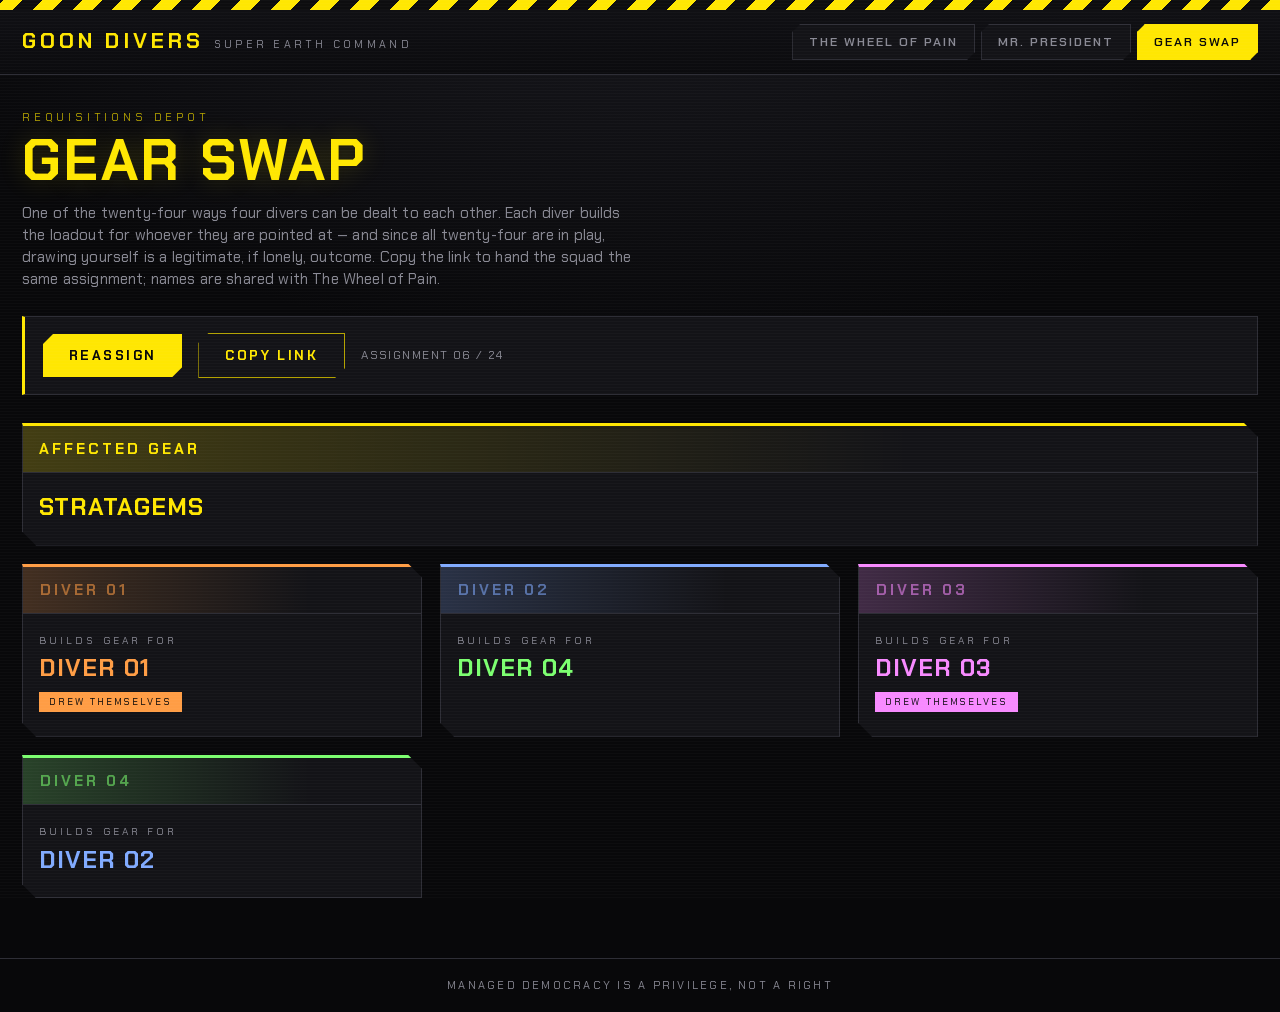
==== gear-swap.html @ 0e6957d7 "Label Super Store items and keep note lines a fixed height Co-Authored-By: Claude Sonnet 5.5 <norepl" ====
<!DOCTYPE html>
<html lang="en">
<head>
<meta charset="utf-8">
<meta name="viewport" content="width=device-width, initial-scale=1">
<title>Gear Swap :: Goon Divers</title>
<meta name="description" content="Draws one of the 24 ways four Helldivers can be assigned to build each other's loadouts.">
<link rel="preconnect" href="https://fonts.googleapis.com">
<link rel="preconnect" href="https://fonts.gstatic.com" crossorigin>
<link href="https://fonts.googleapis.com/css2?family=Chakra+Petch:wght@400;600;700&display=swap" rel="stylesheet">
<link rel="stylesheet" href="css/style.css?v=13">
</head>
<body>

<div class="hazard"></div>

<header class="masthead">
  <div class="masthead-inner">
    <a class="brand" href="index.html">
      <span class="brand-mark">Goon Divers</span>
      <span class="brand-sub">Super Earth Command</span>
    </a>
    <nav class="nav">
      <a href="index.html">The Wheel of Pain</a>
      <a href="mr-president.html">Mr. President</a>
      <a href="gear-swap.html" aria-current="page">Gear Swap</a>
    </nav>
  </div>
</header>

<main class="shell">

  <div class="page-head">
    <p class="eyebrow">Requisitions Depot</p>
    <h1>Gear Swap</h1>
    <p class="lede">
      One of the twenty-four ways four divers can be dealt to each other. Each
      diver builds the loadout for whoever they are pointed at — and since all
      twenty-four are in play, drawing yourself is a legitimate, if lonely,
      outcome. Copy the link to hand the squad the same assignment; names are
      shared with The Wheel of Pain.
    </p>
  </div>

  <div class="controls">
    <button class="btn" id="reassign" type="button">Reassign</button>
    <button class="btn btn-ghost" id="copy-link" type="button">Copy Link</button>
    <span class="control-note">
      Assignment <span id="assignment-no">—</span>
      <span id="copy-note"></span>
    </span>
  </div>

  <div class="grid" id="grid"></div>

</main>

<footer class="foot">Managed Democracy is a privilege, not a right</footer>

<script src="js/names.js?v=13"></script>
<script src="js/data.js?v=13"></script>
<script src="js/gear-swap.js?v=13"></script>

</body>
</html>
---- css/style.css ----
/* ==========================================================================
   GOON DIVERS :: SUPER EARTH TERMINAL SKIN
   ========================================================================== */

:root {
  --se-yellow:      #ffe702;
  --se-yellow-dim:  #b3a200;
  --se-red:         #ff3b30;
  --ink:            #08080a;
  --panel:          #131317;
  --panel-2:        #1b1b21;
  --line:           #2e2e36;
  --text:           #e6e6e8;
  --text-dim:       #8a8a95;

  --g-orbital:      #ff8a3d;
  --g-eagle:        #ff5252;
  --g-support:      #ffe702;
  --g-backpack:     #5ec8ff;
  --g-vehicle:      #c08cff;
  --g-sentry:       #63e6a0;
  --g-emplacement:  #63e6a0;
  --g-slot:         #8a8a95;

  /* In-game squad colours, in join order. Diver 4's green is not documented
     anywhere public; it is matched to the other three, which are all exactly
     100% saturation. Swap it here if you pull the real value off a screenshot. */
  --p1: #ff9d45;   /* orange */
  --p2: #81abff;   /* blue   */
  --p3: #f88aff;   /* pink   */
  --p4: #7cff70;   /* green  — derived */

  --notch:          14px;
  --font: "Chakra Petch", "Bahnschrift", "DIN Alternate",
          "Segoe UI Semibold", system-ui, sans-serif;
}

* { box-sizing: border-box; }

html { -webkit-text-size-adjust: 100%; }

body {
  margin: 0;
  min-height: 100vh;
  background:
    radial-gradient(1200px 700px at 50% -10%, #1a1a20 0%, transparent 65%),
    var(--ink);
  color: var(--text);
  font-family: var(--font);
  font-size: 16px;
  line-height: 1.45;
  letter-spacing: .01em;
}

/* Faint scanlines, purely decorative. */
body::before {
  content: "";
  position: fixed;
  inset: 0;
  pointer-events: none;
  z-index: 999;
  background: repeating-linear-gradient(
    to bottom,
    rgba(255,255,255,.022) 0 1px,
    transparent 1px 3px
  );
}

a { color: var(--se-yellow); }

/* --- Hazard stripe divider ------------------------------------------------ */
.hazard {
  height: 10px;
  background: repeating-linear-gradient(
    -45deg,
    var(--se-yellow) 0 14px,
    #0d0d0f 14px 28px
  );
}

/* --- Masthead ------------------------------------------------------------- */
.masthead {
  border-bottom: 1px solid var(--line);
  background: linear-gradient(180deg, #101014, #0b0b0e);
}

.masthead-inner {
  max-width: 1400px;
  margin: 0 auto;
  padding: 14px 22px;
  display: flex;
  align-items: center;
  gap: 22px;
  flex-wrap: wrap;
}

.brand {
  display: flex;
  align-items: baseline;
  gap: 10px;
  text-decoration: none;
  color: inherit;
}

.brand-mark {
  font-size: 1.35rem;
  font-weight: 700;
  letter-spacing: .18em;
  text-transform: uppercase;
  color: var(--se-yellow);
}

.brand-sub {
  font-size: .68rem;
  letter-spacing: .3em;
  text-transform: uppercase;
  color: var(--text-dim);
}

.nav {
  margin-left: auto;
  display: flex;
  gap: 6px;
  flex-wrap: wrap;
}

.nav a {
  display: block;
  padding: 8px 16px;
  font-size: .78rem;
  font-weight: 600;
  letter-spacing: .16em;
  text-transform: uppercase;
  text-decoration: none;
  color: var(--text-dim);
  border: 1px solid var(--line);
  background: var(--panel);
  clip-path: polygon(8px 0, 100% 0, 100% calc(100% - 8px), calc(100% - 8px) 100%, 0 100%, 0 8px);
  transition: color .12s, border-color .12s, background .12s;
}

.nav a:hover { color: var(--se-yellow); border-color: var(--se-yellow-dim); }

.nav a[aria-current="page"] {
  color: var(--ink);
  background: var(--se-yellow);
  border-color: var(--se-yellow);
}

/* --- Page shell ----------------------------------------------------------- */
.shell {
  max-width: 1400px;
  margin: 0 auto;
  padding: 34px 22px 60px;
}

.page-head { margin-bottom: 26px; }

.eyebrow {
  font-size: .7rem;
  letter-spacing: .34em;
  text-transform: uppercase;
  color: var(--se-yellow-dim);
  margin: 0 0 8px;
}

h1 {
  margin: 0;
  font-size: clamp(2.1rem, 6vw, 3.6rem);
  font-weight: 700;
  line-height: .98;
  letter-spacing: .04em;
  text-transform: uppercase;
  color: var(--se-yellow);
  text-shadow: 0 0 26px rgba(255, 231, 2, .18);
}

.lede {
  margin: 12px 0 0;
  max-width: 68ch;
  color: var(--text-dim);
  font-size: .95rem;
}

/* --- Control bar ---------------------------------------------------------- */
.controls {
  margin: 24px 0 28px;
  padding: 16px 18px;
  display: flex;
  align-items: center;
  gap: 16px;
  flex-wrap: wrap;
  background: var(--panel);
  border: 1px solid var(--line);
  border-left: 3px solid var(--se-yellow);
}

.btn {
  font-family: inherit;
  font-size: .84rem;
  font-weight: 700;
  letter-spacing: .18em;
  text-transform: uppercase;
  padding: 13px 26px;
  color: var(--ink);
  background: var(--se-yellow);
  border: none;
  cursor: pointer;
  clip-path: polygon(10px 0, 100% 0, 100% calc(100% - 10px), calc(100% - 10px) 100%, 0 100%, 0 10px);
  transition: filter .12s, transform .06s;
}

.btn:hover { filter: brightness(1.12); }
.btn:active { transform: translateY(1px); }

.btn-ghost {
  color: var(--se-yellow);
  background: transparent;
  border: 1px solid var(--se-yellow-dim);
}

.btn-ghost:hover { background: rgba(255, 231, 2, .09); filter: none; }

.control-note {
  font-size: .74rem;
  letter-spacing: .12em;
  text-transform: uppercase;
  color: var(--text-dim);
}

/* --- Diver grid ----------------------------------------------------------- */
.grid {
  display: grid;
  grid-template-columns: repeat(auto-fit, minmax(300px, 1fr));
  gap: 18px;
}

.diver {
  --diver: var(--se-yellow);   /* overridden per card below */
  background: var(--panel);
  border: 1px solid var(--line);
  border-top: 3px solid var(--diver);
  clip-path: polygon(
    0 0, calc(100% - var(--notch)) 0, 100% var(--notch),
    100% 100%, var(--notch) 100%, 0 calc(100% - var(--notch))
  );
  display: flex;
  flex-direction: column;
}

.diver:nth-child(1) { --diver: var(--p1); }
.diver:nth-child(2) { --diver: var(--p2); }
.diver:nth-child(3) { --diver: var(--p3); }
.diver:nth-child(4) { --diver: var(--p4); }

/* Gear Swap puts a full-width scope banner first, pushing the four divers
   along by one. It sets its own colour, so only the divers shift. */
.scope-card ~ .diver:nth-child(2) { --diver: var(--p1); }
.scope-card ~ .diver:nth-child(3) { --diver: var(--p2); }
.scope-card ~ .diver:nth-child(4) { --diver: var(--p3); }
.scope-card ~ .diver:nth-child(5) { --diver: var(--p4); }

/* Reroll buttons follow their card, so the squad colour reads down the whole
   card. The slot bars stay on the stratagem-category palette — those carry
   information the diver colour would drown out. */
.diver .icon-btn:hover {
  background: var(--diver);
  border-color: var(--diver);
}

.diver-head {
  padding: 12px 16px;
  display: flex;
  align-items: center;
  gap: 10px;
  background: linear-gradient(90deg,
    color-mix(in srgb, var(--diver) 20%, transparent), transparent 72%);
  border-bottom: 1px solid var(--line);
}

/* Editable diver name. Styled to read as a heading until you click it. */
.diver-name {
  flex: 1;
  min-width: 0;
  font-family: inherit;
  font-size: .95rem;
  font-weight: 700;
  letter-spacing: .2em;
  text-transform: uppercase;
  color: var(--diver);
  background: transparent;
  border: 1px solid transparent;
  border-radius: 0;
  padding: 4px 8px;
  margin: -4px -8px;
  cursor: text;
  transition: border-color .12s, background .12s;
}

.diver-name::placeholder {
  color: var(--diver);
  opacity: .55;
}

.diver-name:hover {
  border-color: var(--line);
  background: color-mix(in srgb, var(--diver) 7%, transparent);
}

.diver-name:focus {
  outline: none;
  border-color: var(--diver);
  background: color-mix(in srgb, var(--diver) 12%, transparent);
}

.diver-name:focus::placeholder { opacity: .3; }

.diver-head .icon-btn { margin-left: auto; }

.section-label {
  padding: 10px 16px 6px;
  font-size: .64rem;
  letter-spacing: .3em;
  text-transform: uppercase;
  color: var(--text-dim);
}

.divider {
  height: 1px;
  margin: 6px 16px 0;
  background: var(--line);
}

/* --- Individual kit slot -------------------------------------------------- */
.slot {
  display: grid;
  grid-template-columns: 4px 1fr auto;
  align-items: center;
  gap: 10px;
  padding: 7px 14px 7px 12px;
}

.slot:hover { background: var(--panel-2); }

.slot-bar {
  align-self: stretch;
  min-height: 26px;
  background: var(--tag, var(--g-slot));
}

.slot-body { min-width: 0; }

.slot-kind {
  font-size: .6rem;
  letter-spacing: .22em;
  text-transform: uppercase;
  color: var(--text-dim);
}

.slot-name {
  font-size: .95rem;
  font-weight: 600;
  line-height: 1.25;
  overflow-wrap: anywhere;
}

.slot-note {
  font-size: .68rem;
  color: var(--text-dim);
  line-height: 1.3;
  min-height: 1.3em;   /* empty notes still hold their line */
}

.slot-note.store { color: var(--p2); }

.slot-name.rolling { color: var(--se-yellow-dim); }

.icon-btn {
  font-family: inherit;
  font-size: .95rem;
  line-height: 1;
  width: 30px;
  height: 30px;
  display: grid;
  place-items: center;
  color: var(--text-dim);
  background: transparent;
  border: 1px solid var(--line);
  cursor: pointer;
  transition: color .12s, border-color .12s, background .12s;
}

.icon-btn:hover {
  color: var(--ink);
  background: var(--se-yellow);
  border-color: var(--se-yellow);
}

/* --- Gear Swap body ------------------------------------------------------- */

.swap-body {
  padding: 20px 16px 24px;
  display: flex;
  flex-direction: column;
  gap: 6px;
  align-items: flex-start;
}

.swap-caption {
  font-size: .64rem;
  letter-spacing: .3em;
  text-transform: uppercase;
  color: var(--text-dim);
}

/* Coloured for the diver being built FOR, not the one doing the building, so
   you can trace a hand-off by matching the two colours across cards. */
.swap-target {
  font-size: 1.5rem;
  font-weight: 700;
  line-height: 1.15;
  letter-spacing: .04em;
  text-transform: uppercase;
  overflow-wrap: anywhere;
  color: var(--target, var(--se-yellow));
}

.swap-self {
  margin-top: 4px;
  padding: 3px 10px;
  font-size: .6rem;
  letter-spacing: .22em;
  text-transform: uppercase;
  color: var(--ink);
  background: var(--target, var(--se-yellow));
}

.swap-self[hidden] { display: none; }

#copy-note { color: var(--se-yellow); }

/* Spans the whole grid: the scope is one ruling for the squad, not per diver. */
/* .diver.scope-card, not .scope-card: it has to outrank .diver:nth-child(1),
   or the banner takes diver one's orange from its position in the grid. */
.diver.scope-card {
  grid-column: 1 / -1;
  --diver: var(--se-yellow);
}

.scope-name {
  font-size: 1.5rem;
  font-weight: 700;
  line-height: 1.15;
  letter-spacing: .04em;
  text-transform: uppercase;
  overflow-wrap: anywhere;
  color: var(--se-yellow);
}

/* --- Mr. President body --------------------------------------------------- */

/* Static counterpart to .diver-name, for cards whose header is a role rather
   than a diver. */
.card-title {
  flex: 1;
  min-width: 0;
  font-size: .95rem;
  font-weight: 700;
  letter-spacing: .2em;
  text-transform: uppercase;
  color: var(--diver);
}

.pres-body {
  padding: 18px 16px 22px;
  display: flex;
  flex-direction: column;
  gap: 4px;
  align-items: flex-start;
  flex: 1;
}

.pres-caption {
  font-size: .64rem;
  letter-spacing: .3em;
  text-transform: uppercase;
  color: var(--text-dim);
}

.pres-sub { margin-top: 10px; width: 100%; }
.pres-sub[hidden] { display: none; }

/* A headline value with its own reroll button beside it. */
.pres-row {
  display: flex;
  align-items: flex-start;
  gap: 10px;
}
.pres-row .pres-nerf { flex: 1; min-width: 0; margin-bottom: 0; }
.pres-row .icon-btn  { flex: none; }
.toggle[hidden] { display: none; }

/* Editable diver name, sized as the card's headline. */
.pres-name {
  width: 100%;
  font-family: inherit;
  font-size: 1.5rem;
  font-weight: 700;
  line-height: 1.15;
  letter-spacing: .04em;
  text-transform: uppercase;
  color: var(--diver);
  background: transparent;
  border: 1px solid transparent;
  border-radius: 0;
  padding: 4px 8px;
  margin: -4px -8px;
  cursor: text;
  transition: border-color .12s, background .12s;
}

.pres-name::placeholder { color: var(--diver); opacity: .55; }
.pres-name:hover  { border-color: var(--line); background: color-mix(in srgb, var(--diver) 7%, transparent); }
.pres-name:focus  { outline: none; border-color: var(--diver);
                    background: color-mix(in srgb, var(--diver) 12%, transparent); }
.pres-name:focus::placeholder { opacity: .3; }

.pres-verdict {
  font-size: 1.5rem;
  font-weight: 700;
  line-height: 1.15;
  letter-spacing: .04em;
  text-transform: uppercase;
  color: var(--se-yellow);
}

.pres-verdict.is-denied { color: var(--se-red); }

.pres-nerf {
  font-size: 1.5rem;
  font-weight: 700;
  line-height: 1.15;
  letter-spacing: .04em;
  text-transform: uppercase;
  overflow-wrap: anywhere;
  color: var(--diver);
  margin-bottom: 10px;
}

.pres-detail {
  font-size: 1.05rem;
  font-weight: 600;
  letter-spacing: .06em;
  text-transform: uppercase;
  overflow-wrap: anywhere;
  color: var(--text);
}

.pres-off {
  font-size: 1.05rem;
  letter-spacing: .06em;
  text-transform: uppercase;
  color: var(--text-dim);
}

.pres-off[hidden] { display: none; }

/* --- On/off switch -------------------------------------------------------- */

.toggle {
  font-family: inherit;
  font-size: .68rem;
  font-weight: 700;
  letter-spacing: .2em;
  text-transform: uppercase;
  min-width: 58px;
  padding: 6px 12px;
  cursor: pointer;
  color: var(--ink);
  background: var(--diver);
  border: 1px solid var(--diver);
  transition: color .12s, background .12s;
}

.toggle[aria-pressed="false"] {
  color: var(--text-dim);
  background: transparent;
  border-color: var(--line);
}

.toggle[aria-pressed="false"]:hover { color: var(--text); border-color: var(--text-dim); }

/* --- Stub pages ----------------------------------------------------------- */
.stub {
  margin-top: 34px;
  padding: 46px 26px;
  text-align: center;
  background: var(--panel);
  border: 1px solid var(--line);
  clip-path: polygon(
    0 0, calc(100% - var(--notch)) 0, 100% var(--notch),
    100% 100%, var(--notch) 100%, 0 calc(100% - var(--notch))
  );
}

.stub-stamp {
  display: inline-block;
  padding: 10px 26px;
  font-size: 1.05rem;
  font-weight: 700;
  letter-spacing: .28em;
  text-transform: uppercase;
  color: var(--se-red);
  border: 3px solid var(--se-red);
  transform: rotate(-3deg);
  opacity: .85;
}

.stub p {
  margin: 22px auto 0;
  max-width: 52ch;
  color: var(--text-dim);
}

/* --- Boot failure notice -------------------------------------------------- */

.boot-error {
  grid-column: 1 / -1;
  padding: 20px 18px;
  font-size: .95rem;
  color: var(--text);
  background: var(--panel);
  border: 1px solid var(--line);
  border-left: 3px solid var(--se-red);
}

/* --- Footer --------------------------------------------------------------- */
.foot {
  border-top: 1px solid var(--line);
  padding: 18px 22px;
  text-align: center;
  font-size: .7rem;
  letter-spacing: .2em;
  text-transform: uppercase;
  color: var(--text-dim);
}

@media (prefers-reduced-motion: reduce) {
  * { animation: none !important; transition: none !important; }
}
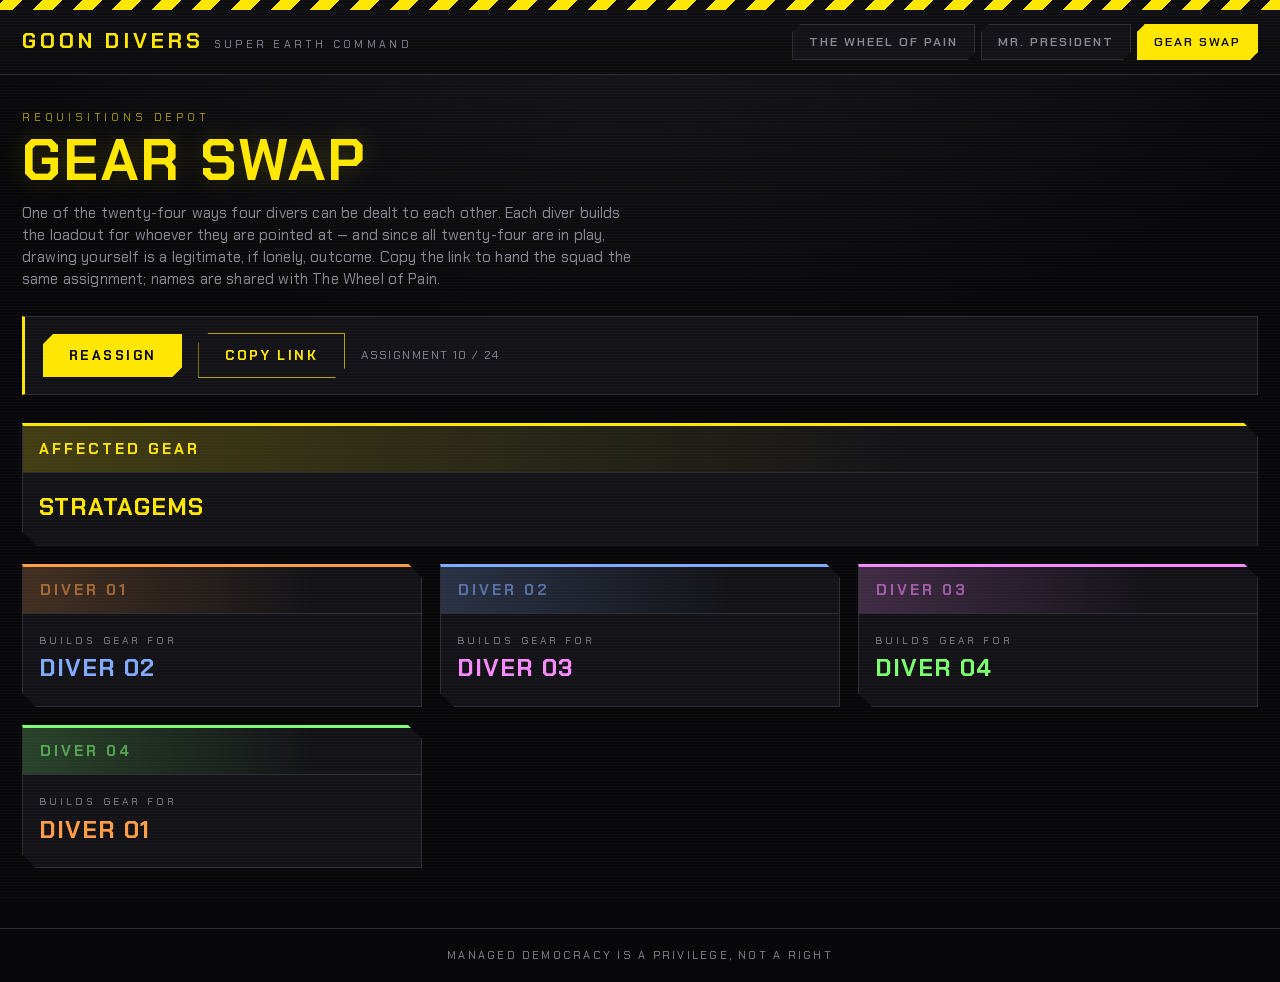
==== commit e3e664ce: "Credit the MP-98 Knight to the Super Citizen's Edition Co-Authored-By: Claude Sonnet 5.5 <noreply@an" ====
--- a/gear-swap.html
+++ b/gear-swap.html
@@ -8,7 +8,7 @@
 <link rel="preconnect" href="https://fonts.googleapis.com">
 <link rel="preconnect" href="https://fonts.gstatic.com" crossorigin>
 <link href="https://fonts.googleapis.com/css2?family=Chakra+Petch:wght@400;600;700&display=swap" rel="stylesheet">
-<link rel="stylesheet" href="css/style.css?v=13">
+<link rel="stylesheet" href="css/style.css?v=14">
 </head>
 <body>
 
@@ -57,9 +57,9 @@
 
 <footer class="foot">Managed Democracy is a privilege, not a right</footer>
 
-<script src="js/names.js?v=13"></script>
-<script src="js/data.js?v=13"></script>
-<script src="js/gear-swap.js?v=13"></script>
+<script src="js/names.js?v=14"></script>
+<script src="js/data.js?v=14"></script>
+<script src="js/gear-swap.js?v=14"></script>
 
 </body>
 </html>
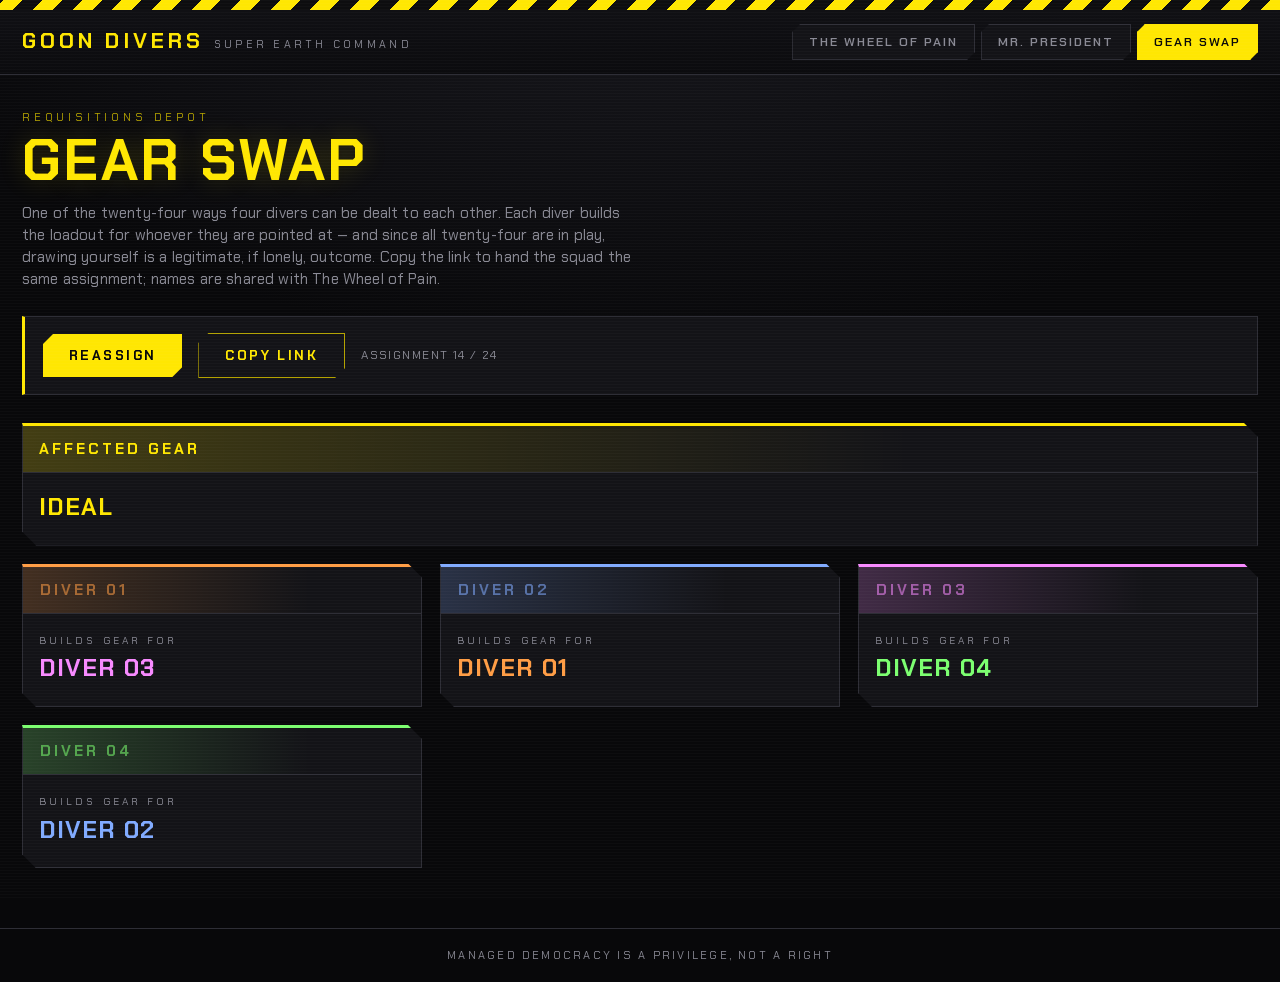
==== commit ccdb0751: "Label the Knight by edition, shorten ODST Co-Authored-By: Claude Sonnet 5.5 <noreply@anthropic.com>" ====
--- a/gear-swap.html
+++ b/gear-swap.html
@@ -8,7 +8,7 @@
 <link rel="preconnect" href="https://fonts.googleapis.com">
 <link rel="preconnect" href="https://fonts.gstatic.com" crossorigin>
 <link href="https://fonts.googleapis.com/css2?family=Chakra+Petch:wght@400;600;700&display=swap" rel="stylesheet">
-<link rel="stylesheet" href="css/style.css?v=14">
+<link rel="stylesheet" href="css/style.css?v=15">
 </head>
 <body>
 
@@ -57,9 +57,9 @@
 
 <footer class="foot">Managed Democracy is a privilege, not a right</footer>
 
-<script src="js/names.js?v=14"></script>
-<script src="js/data.js?v=14"></script>
-<script src="js/gear-swap.js?v=14"></script>
+<script src="js/names.js?v=15"></script>
+<script src="js/data.js?v=15"></script>
+<script src="js/gear-swap.js?v=15"></script>
 
 </body>
 </html>
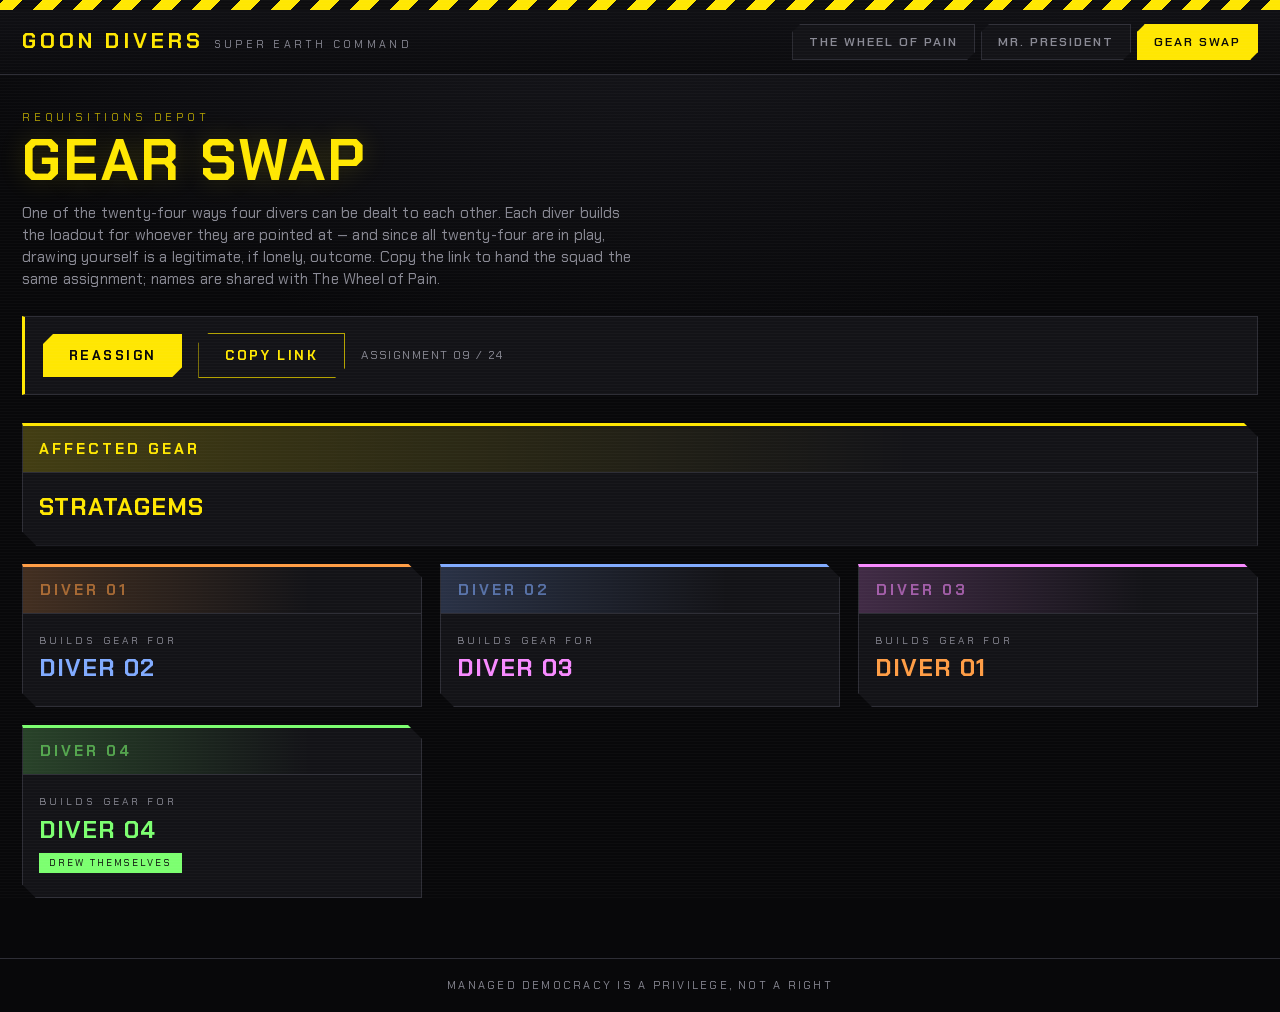
==== commit d7ccab25: "Spin the warbond note, kind label and colour bar with the item name Co-Authored-By: Claude Sonnet 5." ====
--- a/gear-swap.html
+++ b/gear-swap.html
@@ -8,7 +8,7 @@
 <link rel="preconnect" href="https://fonts.googleapis.com">
 <link rel="preconnect" href="https://fonts.gstatic.com" crossorigin>
 <link href="https://fonts.googleapis.com/css2?family=Chakra+Petch:wght@400;600;700&display=swap" rel="stylesheet">
-<link rel="stylesheet" href="css/style.css?v=15">
+<link rel="stylesheet" href="css/style.css?v=16">
 </head>
 <body>
 
@@ -57,9 +57,9 @@
 
 <footer class="foot">Managed Democracy is a privilege, not a right</footer>
 
-<script src="js/names.js?v=15"></script>
-<script src="js/data.js?v=15"></script>
-<script src="js/gear-swap.js?v=15"></script>
+<script src="js/names.js?v=16"></script>
+<script src="js/data.js?v=16"></script>
+<script src="js/gear-swap.js?v=16"></script>
 
 </body>
 </html>
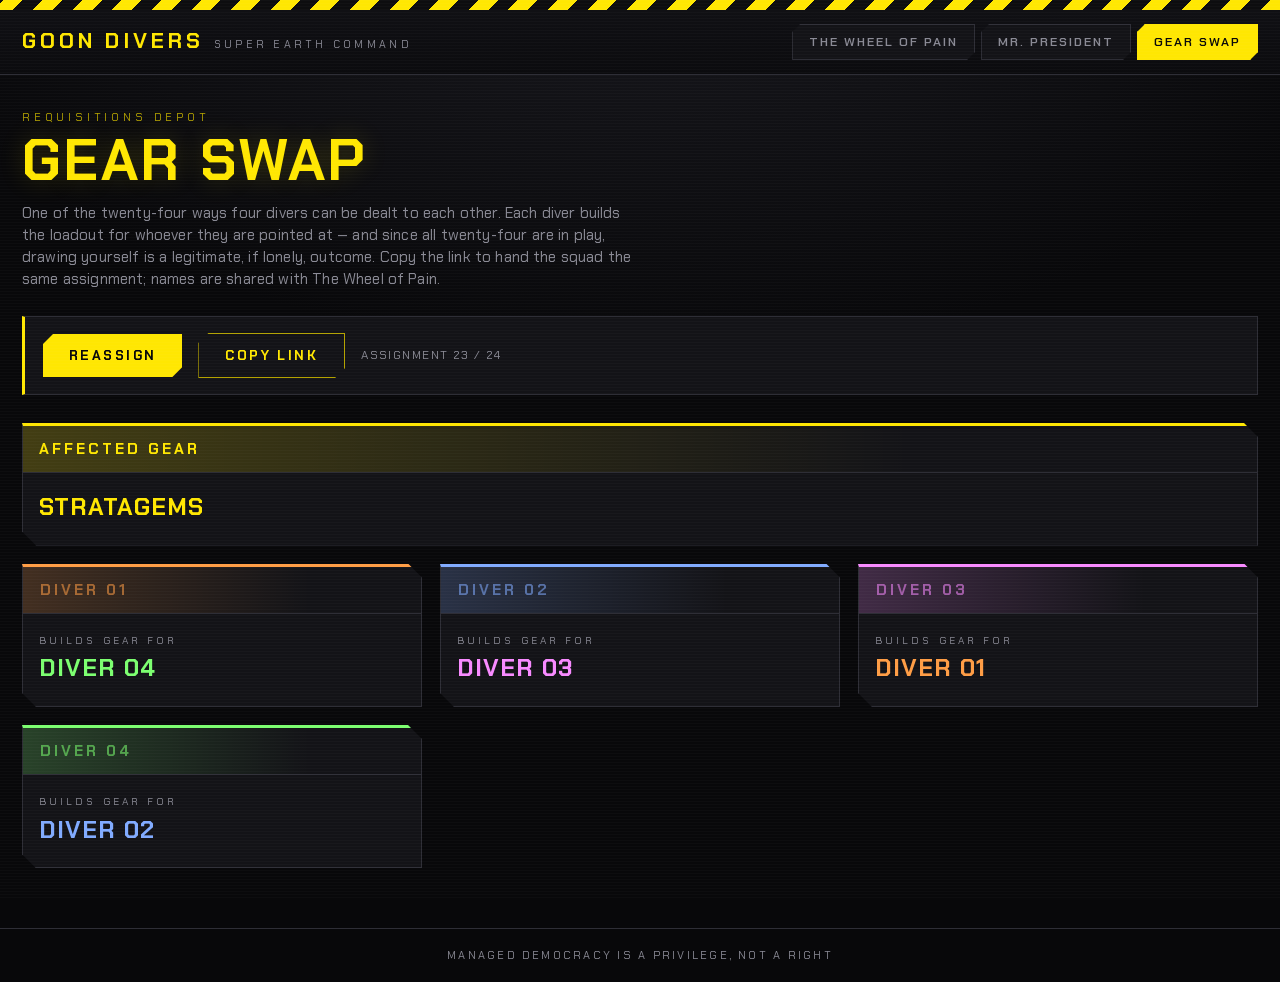
==== commit ab3863ab: "Add per-diver warbond toggles, listed in release order Collapsed by default, all enabled on load. Ba" ====
--- a/gear-swap.html
+++ b/gear-swap.html
@@ -8,7 +8,7 @@
 <link rel="preconnect" href="https://fonts.googleapis.com">
 <link rel="preconnect" href="https://fonts.gstatic.com" crossorigin>
 <link href="https://fonts.googleapis.com/css2?family=Chakra+Petch:wght@400;600;700&display=swap" rel="stylesheet">
-<link rel="stylesheet" href="css/style.css?v=16">
+<link rel="stylesheet" href="css/style.css?v=19">
 </head>
 <body>
 
@@ -57,9 +57,9 @@
 
 <footer class="foot">Managed Democracy is a privilege, not a right</footer>
 
-<script src="js/names.js?v=16"></script>
-<script src="js/data.js?v=16"></script>
-<script src="js/gear-swap.js?v=16"></script>
+<script src="js/names.js?v=19"></script>
+<script src="js/data.js?v=19"></script>
+<script src="js/gear-swap.js?v=19"></script>
 
 </body>
 </html>
--- a/css/style.css
+++ b/css/style.css
@@ -331,6 +331,59 @@
   background: var(--line);
 }
 
+/* --- Per-diver warbond toggles -------------------------------------------- */
+.wb-toggles {
+  margin-top: auto;
+  border-top: 1px solid var(--line);
+  font-size: .64rem;
+  color: var(--text-dim);
+}
+
+.wb-toggles summary {
+  padding: 8px 16px;
+  letter-spacing: .22em;
+  text-transform: uppercase;
+  cursor: pointer;
+}
+
+.wb-toggles summary:hover { color: var(--text); }
+
+.wb-actions {
+  padding: 0 16px 4px;
+  display: flex;
+  gap: 12px;
+}
+
+.wb-link {
+  font: inherit;
+  letter-spacing: .12em;
+  text-transform: uppercase;
+  color: var(--diver);
+  background: none;
+  border: 0;
+  padding: 0;
+  cursor: pointer;
+}
+
+.wb-link:hover { text-decoration: underline; }
+
+.wb-list {
+  padding: 4px 16px 12px;
+  columns: 135px;      /* fills down each column, then across */
+  column-gap: 10px;
+}
+
+.wb-item {
+  break-inside: avoid;
+  padding: 1px 0;
+  display: flex;
+  align-items: center;
+  gap: 6px;
+  cursor: pointer;
+}
+
+.wb-item input { accent-color: var(--diver); margin: 0; }
+
 /* --- Individual kit slot -------------------------------------------------- */
 .slot {
   display: grid;
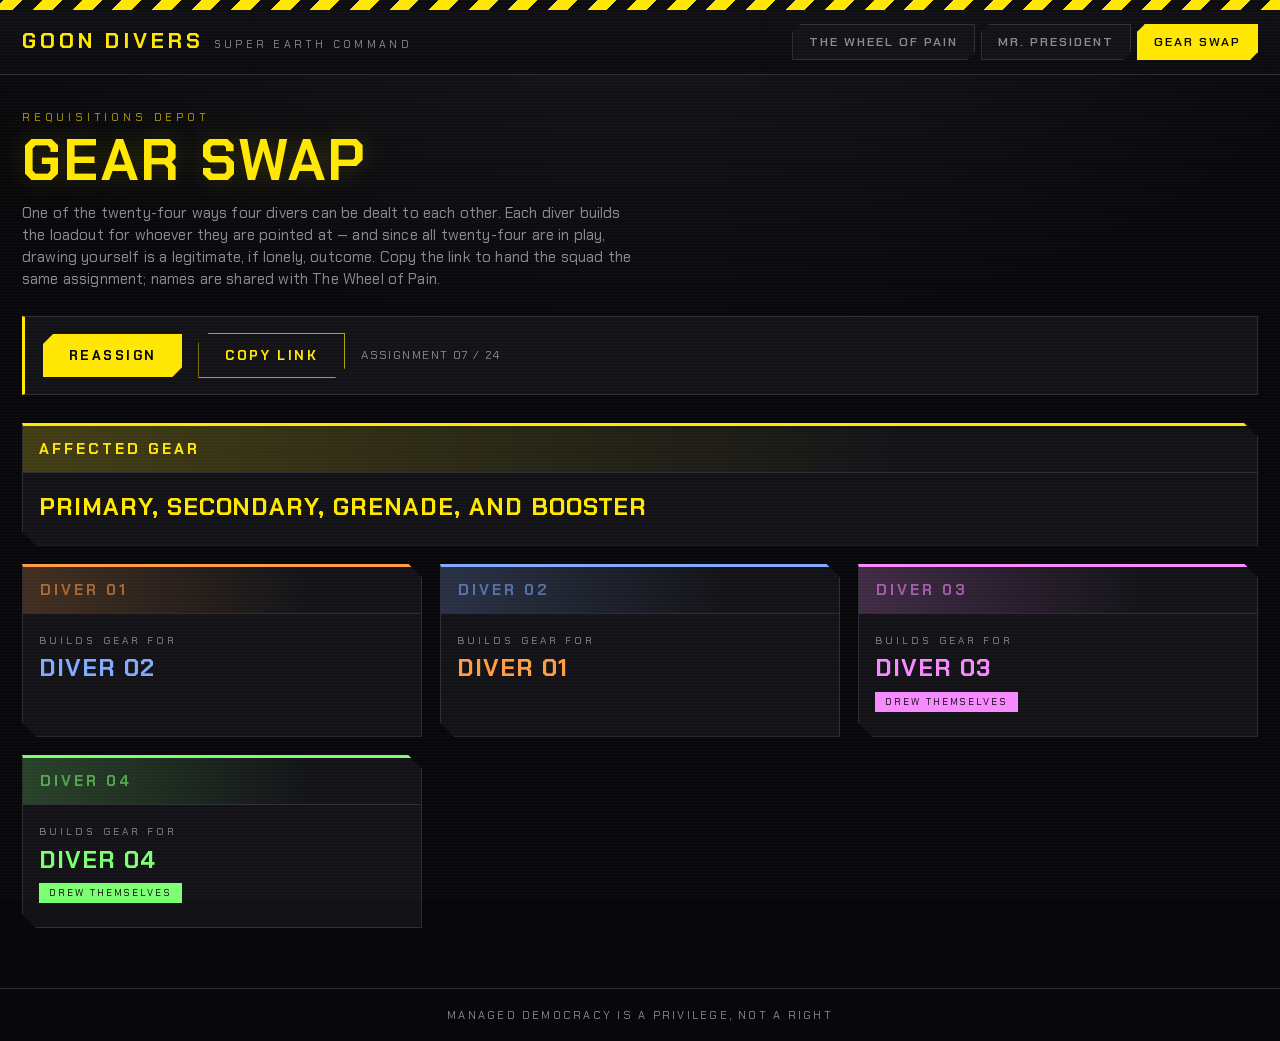
==== commit 80226ee6: "Add the AR-23L Liberator Legacy Free reward, so no origin note. Asset version bumped to v=20.  Co-Au" ====
--- a/gear-swap.html
+++ b/gear-swap.html
@@ -8,7 +8,7 @@
 <link rel="preconnect" href="https://fonts.googleapis.com">
 <link rel="preconnect" href="https://fonts.gstatic.com" crossorigin>
 <link href="https://fonts.googleapis.com/css2?family=Chakra+Petch:wght@400;600;700&display=swap" rel="stylesheet">
-<link rel="stylesheet" href="css/style.css?v=19">
+<link rel="stylesheet" href="css/style.css?v=20">
 </head>
 <body>
 
@@ -57,9 +57,9 @@
 
 <footer class="foot">Managed Democracy is a privilege, not a right</footer>
 
-<script src="js/names.js?v=19"></script>
-<script src="js/data.js?v=19"></script>
-<script src="js/gear-swap.js?v=19"></script>
+<script src="js/names.js?v=20"></script>
+<script src="js/data.js?v=20"></script>
+<script src="js/gear-swap.js?v=20"></script>
 
 </body>
 </html>
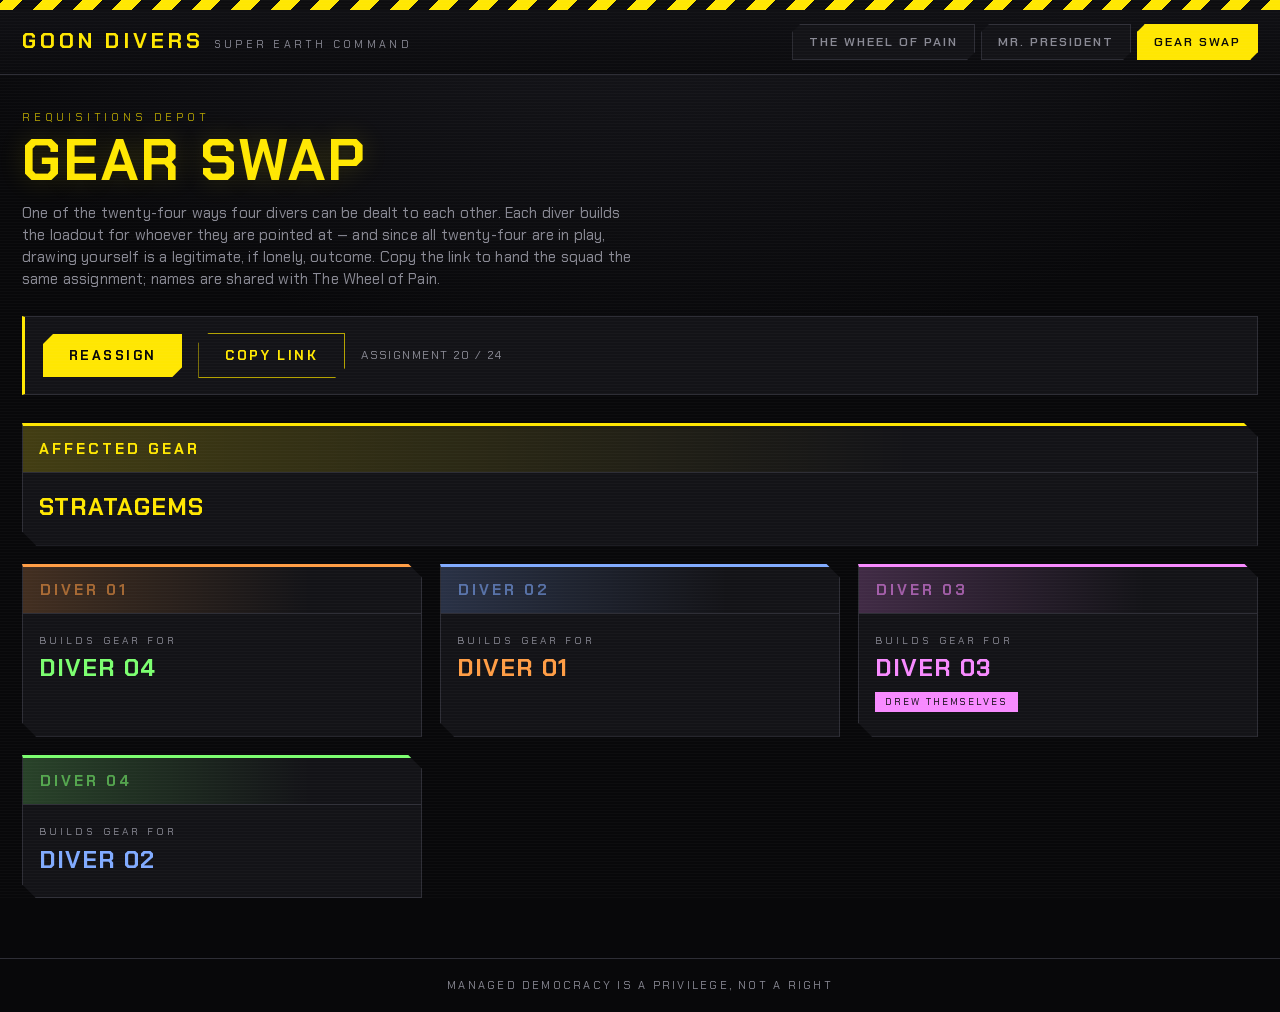
==== commit 2821150f: "Save warbond toggles between sessions; highlight when filtered Co-Authored-By: Claude Sonnet 5.5 <no" ====
--- a/gear-swap.html
+++ b/gear-swap.html
@@ -8,7 +8,7 @@
 <link rel="preconnect" href="https://fonts.googleapis.com">
 <link rel="preconnect" href="https://fonts.gstatic.com" crossorigin>
 <link href="https://fonts.googleapis.com/css2?family=Chakra+Petch:wght@400;600;700&display=swap" rel="stylesheet">
-<link rel="stylesheet" href="css/style.css?v=20">
+<link rel="stylesheet" href="css/style.css?v=21">
 </head>
 <body>
 
@@ -57,9 +57,9 @@
 
 <footer class="foot">Managed Democracy is a privilege, not a right</footer>
 
-<script src="js/names.js?v=20"></script>
-<script src="js/data.js?v=20"></script>
-<script src="js/gear-swap.js?v=20"></script>
+<script src="js/names.js?v=21"></script>
+<script src="js/data.js?v=21"></script>
+<script src="js/gear-swap.js?v=21"></script>
 
 </body>
 </html>
--- a/css/style.css
+++ b/css/style.css
@@ -348,6 +348,10 @@
 
 .wb-toggles summary:hover { color: var(--text); }
 
+/* Lit up when any warbond is switched off, so a filtered diver is obvious
+   even with the list collapsed. */
+.wb-toggles summary.partial { color: var(--se-yellow); }
+
 .wb-actions {
   padding: 0 16px 4px;
   display: flex;
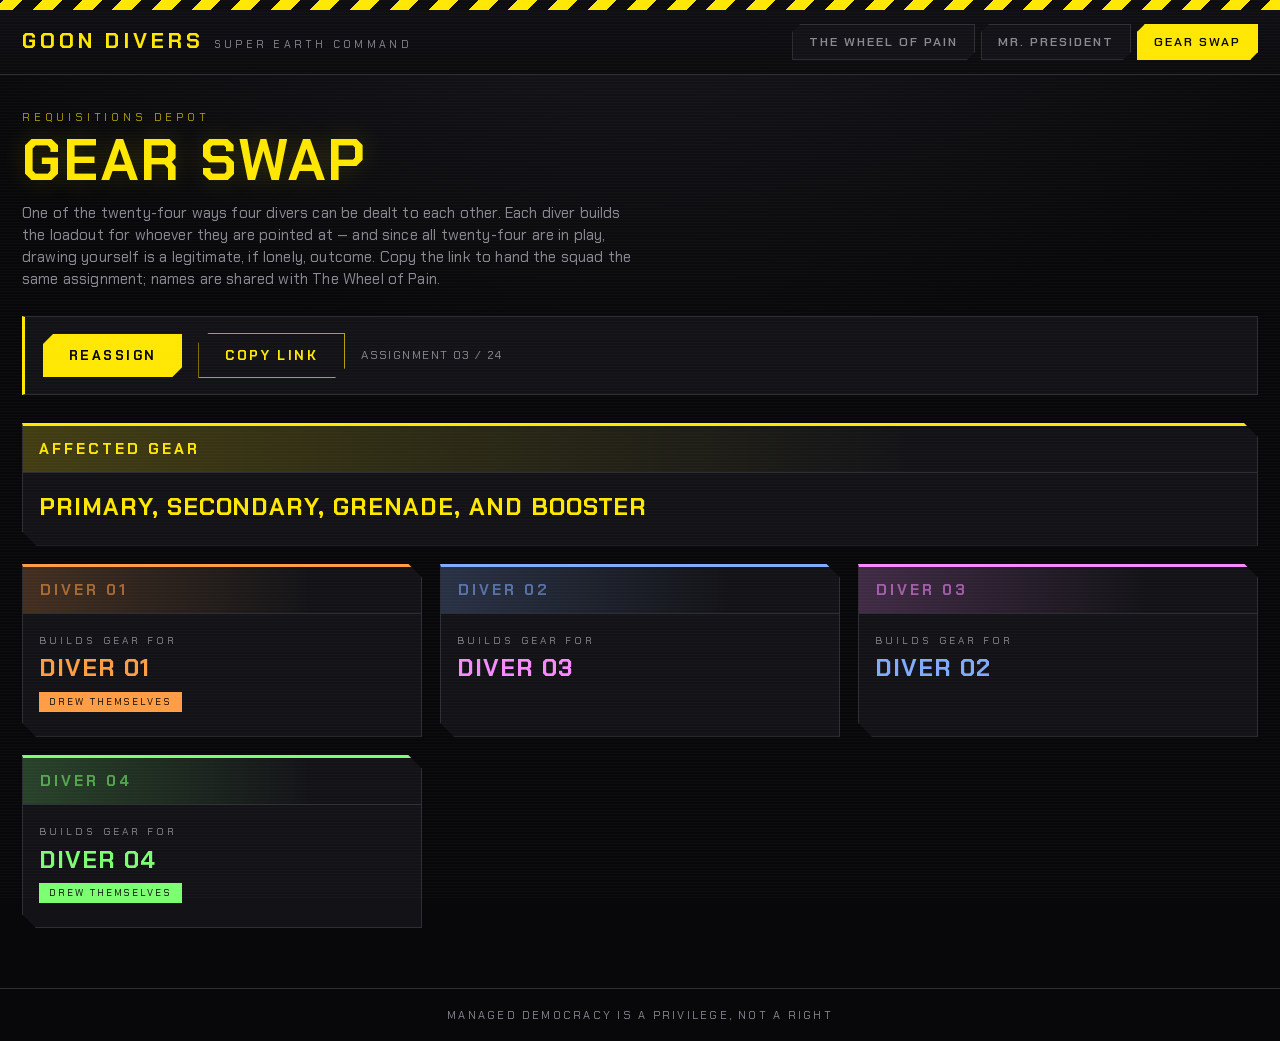
==== commit 01188180: "Allow only one FRV, tank and mech per diver's stratagems Co-Authored-By: Claude Sonnet 5.5 <noreply@" ====
--- a/gear-swap.html
+++ b/gear-swap.html
@@ -8,7 +8,7 @@
 <link rel="preconnect" href="https://fonts.googleapis.com">
 <link rel="preconnect" href="https://fonts.gstatic.com" crossorigin>
 <link href="https://fonts.googleapis.com/css2?family=Chakra+Petch:wght@400;600;700&display=swap" rel="stylesheet">
-<link rel="stylesheet" href="css/style.css?v=21">
+<link rel="stylesheet" href="css/style.css?v=22">
 </head>
 <body>
 
@@ -57,9 +57,9 @@
 
 <footer class="foot">Managed Democracy is a privilege, not a right</footer>
 
-<script src="js/names.js?v=21"></script>
-<script src="js/data.js?v=21"></script>
-<script src="js/gear-swap.js?v=21"></script>
+<script src="js/names.js?v=22"></script>
+<script src="js/data.js?v=22"></script>
+<script src="js/gear-swap.js?v=22"></script>
 
 </body>
 </html>
